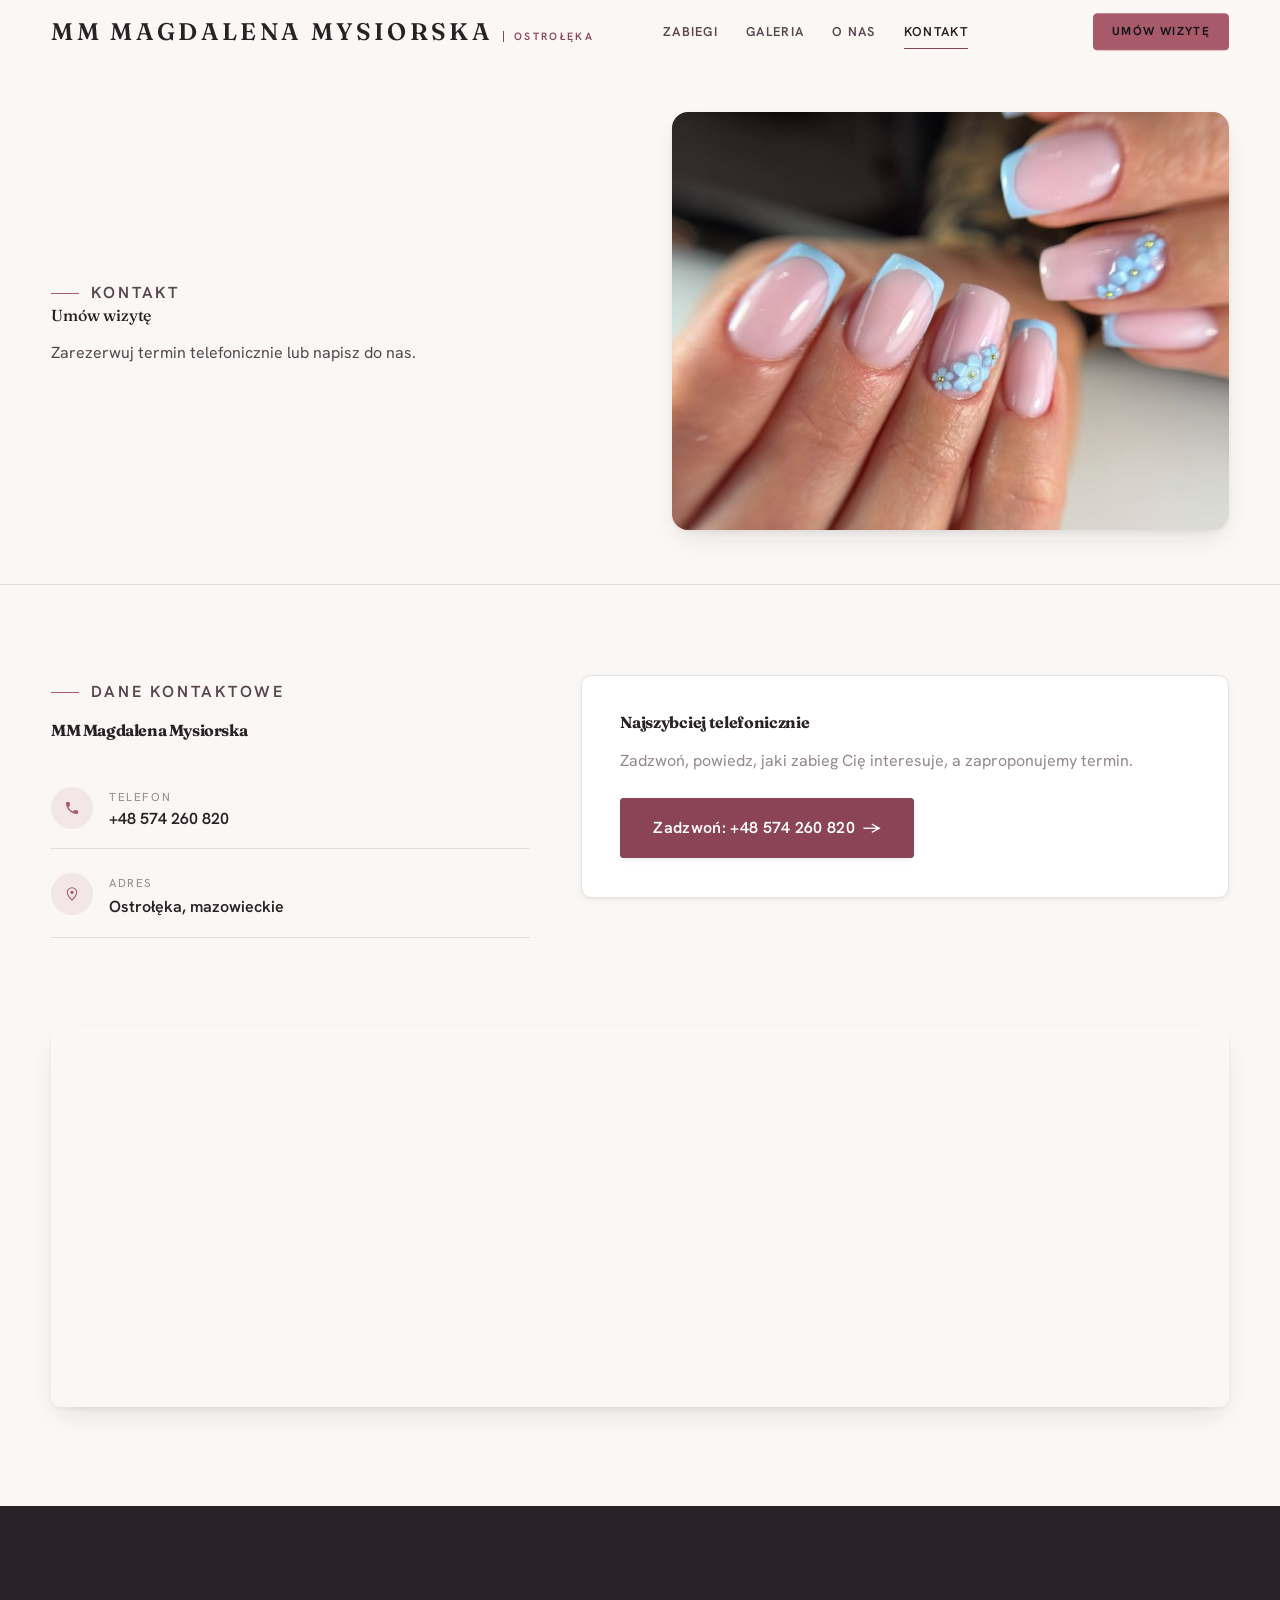
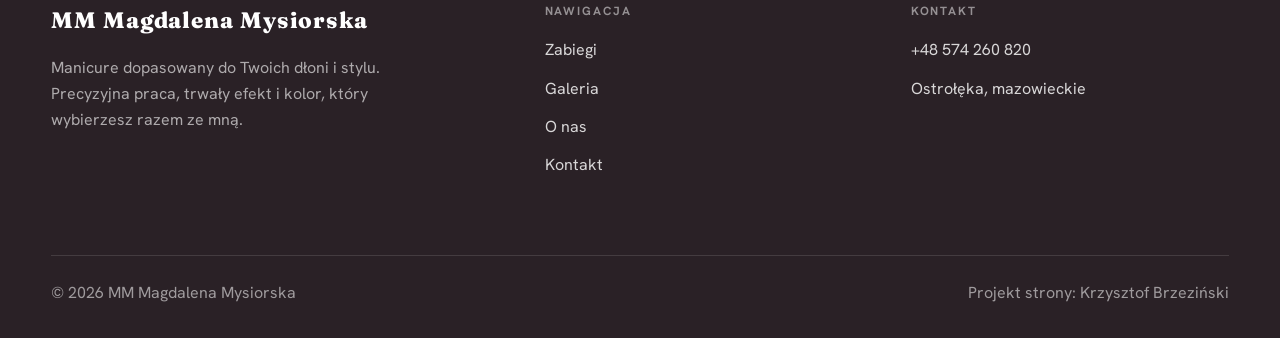
==== kontakt.html @ bb3fee9f "MM Magdalena Mysiorska - stylizacja paznokci + opalanie natryskowe, Ostrołęka (demo premium) Co-Auth" ====
<!DOCTYPE html>
<html lang="pl">
<head>
<meta charset="UTF-8">
<meta name="viewport" content="width=device-width, initial-scale=1.0">
<title>Kontakt - MM Magdalena Mysiorska</title>
<meta name="description" content="Kontakt MM Magdalena Mysiorska - Ostrołęka, mazowieckie">
<link rel="preconnect" href="https://fonts.googleapis.com">
<link rel="preconnect" href="https://fonts.gstatic.com" crossorigin>
<link href="https://fonts.googleapis.com/css2?family=Fraunces:wght@500;600;700&family=Hanken+Grotesk:wght@400;500;600&display=swap" rel="stylesheet">
<link rel="stylesheet" href="assets/styles.css">
</head>
<body>

<header class="nav">
  <div class="wrap nav-inner">
    <a class="brand" href="index.html"><span class="name">MM Magdalena Mysiorska</span><span class="sub">Ostrołęka</span></a>
    <nav class="nav-links">
      <a href="oferta.html">Zabiegi</a>
      <a href="realizacje.html">Galeria</a>
      <a href="o-nas.html">O nas</a>
      <a href="kontakt.html" class="active">Kontakt</a>
      <a href="kontakt.html" class="btn btn-accent">Umów wizytę</a>
    </nav>
    <button class="nav-toggle" aria-label="Menu"><span></span><span></span><span></span></button>
  </div>
</header>

<section class="pagehead pagehead-soft">
  <div class="wrap">
    <figure class="ph-fig reveal"><img src="img/g4.jpg" alt="MM Magdalena Mysiorska - Umów wizytę" loading="lazy"></figure>
    <div class="ph-copy reveal">
      <span class="eyebrow">Kontakt</span>
      <h1>Umów wizytę</h1>
      <p>Zarezerwuj termin telefonicznie lub napisz do nas.</p>
    </div>
  </div>
</section>
<section>
  <div class="wrap contact-grid">
    <div class="reveal">
      <span class="eyebrow">Dane kontaktowe</span>
      <h2 style="margin:var(--space-4) 0 var(--space-6)">MM Magdalena Mysiorska</h2>
      <div class="info-list">
        <div class="info-row"><div class="ic"><svg class="ico-tel" width="16" height="16" viewBox="0 0 24 24" fill="none" aria-hidden="true"><path d="M6.6 10.8a15.5 15.5 0 0 0 6.6 6.6l2.2-2.2a1 1 0 0 1 1-.24 11.4 11.4 0 0 0 3.6.58 1 1 0 0 1 1 1V20a1 1 0 0 1-1 1A17 17 0 0 1 3 4a1 1 0 0 1 1-1h3.5a1 1 0 0 1 1 1c0 1.25.2 2.46.58 3.6a1 1 0 0 1-.25 1l-2.23 2.2Z" fill="currentColor"/></svg></div><div><div class="lbl">Telefon</div><a class="val" href="tel:+48574260820">+48 574 260 820</a></div></div>
        <div class="info-row"><div class="ic"><svg class="ico-pin" width="16" height="16" viewBox="0 0 24 24" fill="none" aria-hidden="true"><path d="M12 21s7-6.1 7-11.5A7 7 0 0 0 5 9.5C5 14.9 12 21 12 21Z" stroke="currentColor" stroke-width="1.6" fill="none"/><circle cx="12" cy="9.5" r="2.4" fill="currentColor"/></svg></div><div><div class="lbl">Adres</div><div class="val">Ostrołęka, mazowieckie</div></div></div>
      </div>
    </div>
    <div class="reveal">
      <div class="form">
        <h3 style="margin-bottom:var(--space-4)">Najszybciej telefonicznie</h3>
        <p class="muted" style="margin-bottom:var(--space-5)">Zadzwoń, powiedz, jaki zabieg Cię interesuje, a zaproponujemy termin.</p>
        <a href="tel:+48574260820" class="btn btn-accent" style="justify-content:center">Zadzwoń: +48 574 260 820 <span class="arr">→</span></a>
      </div>
    </div>
  </div>
</section>
<section style="padding-top:0">
  <div class="wrap reveal">
    <iframe class="map" title="MM Magdalena Mysiorska - Ostrołęka" src="https://maps.google.com/maps?q=53.080533%2C21.57326&z=15&output=embed" loading="lazy" referrerpolicy="no-referrer-when-downgrade"></iframe>
  </div>
</section>

<footer>
  <div class="wrap">
    <div class="foot-grid">
      <div class="foot-brand">
        <div class="name">MM Magdalena Mysiorska</div>
        <p>Manicure dopasowany do Twoich dłoni i stylu. Precyzyjna praca, trwały efekt i kolor, który wybierzesz razem ze mną.</p>
      </div>
      <div class="foot-col">
        <h4>Nawigacja</h4>
        <a href="oferta.html">Zabiegi</a>
        <a href="realizacje.html">Galeria</a>
        <a href="o-nas.html">O nas</a>
        <a href="kontakt.html">Kontakt</a>
      </div>
      <div class="foot-col">
        <h4>Kontakt</h4>
        <a href="tel:+48574260820">+48 574 260 820</a>
        <p>Ostrołęka, mazowieckie</p>
      </div>
    </div>
    <div class="foot-bot">
      <span>© 2026 MM Magdalena Mysiorska</span>
      <span>Projekt strony: Krzysztof Brzeziński</span>
    </div>
  </div>
</footer>
<div class="sticky-reserve"><a class="sr-book" href="kontakt.html">Umów wizytę</a><a class="sr-call" href="tel:+48574260820" aria-label="Zadzwoń"><svg class="ico-tel" width="16" height="16" viewBox="0 0 24 24" fill="none" aria-hidden="true"><path d="M6.6 10.8a15.5 15.5 0 0 0 6.6 6.6l2.2-2.2a1 1 0 0 1 1-.24 11.4 11.4 0 0 0 3.6.58 1 1 0 0 1 1 1V20a1 1 0 0 1-1 1A17 17 0 0 1 3 4a1 1 0 0 1 1-1h3.5a1 1 0 0 1 1 1c0 1.25.2 2.46.58 3.6a1 1 0 0 1-.25 1l-2.23 2.2Z" fill="currentColor"/></svg></a></div>

<script src="assets/main.js"></script>
</body>
</html>
---- assets/styles.css ----
/* ============================================================
   STOLBASZ — premium, architektoniczny B2B fit-out
   Jasna paleta, zero brązu. System wg premium-web-craft.
   Projekt strony: Krzysztof Brzeziński
   ============================================================ */

:root{
  /* PALETA — jasna, architektoniczna, chłodna */
  --paper:#FBF7F4;          /* główne tło */
  --paper-2:#F1E7E4;        /* sekcje alternatywne (chłodny jasny szary) */
  --paper-3:#F1E7E4;        /* delikatne wypełnienia */
  --ink:#2A2126;            /* tekst główny — chłodny grafit */
  --ink-soft:#574550;       /* nagłówki drugorzędne */
  --muted:#94888C;          /* tekst poboczny */
  --line:rgba(42,33,38,.12);/* hairline */
  --accent:#A85A6B;         /* stonowany petrol-slate — jedyny akcent */
  --accent-d:#8A4456;
  --accent-soft:rgba(168,90,107,.10);
  --dark:#2A2126;           /* sekcje ciemne (stopka/CTA) */

  /* ODSTĘPY — skala 4/8 */
  --space-1:4px; --space-2:8px; --space-3:12px; --space-4:16px; --space-5:24px;
  --space-6:32px; --space-7:48px; --space-8:64px; --space-9:96px; --space-10:128px;

  /* TYPOGRAFIA — fluid clamp() */
  --text-sm:clamp(.82rem,.8rem+.1vw,.9rem);
  --text-base:clamp(1rem,.97rem+.15vw,1.1rem);
  --text-lg:clamp(1.12rem,1.05rem+.3vw,1.3rem);
  --text-h3:clamp(1.2rem,1.1rem+.5vw,1.5rem);
  --text-h2:clamp(1.9rem,1.5rem+1.9vw,2.8rem);
  --text-h1:clamp(2.6rem,1.9rem+3.6vw,4.6rem);

  /* PROMIENIE — architektoniczne, raczej ostre */
  --r-sm:3px; --r-md:6px; --r-lg:10px;

  /* RUCH */
  --ease:cubic-bezier(.25,.46,.45,.94); --dur:.24s;

  /* CIENIE — miękkie, warstwowe */
  --sh-sm:0 1px 2px rgba(16,24,32,.04), 0 2px 8px rgba(16,24,32,.05);
  --sh-md:0 2px 6px rgba(16,24,32,.05), 0 12px 28px -8px rgba(16,24,32,.12);
  --sh-lg:0 6px 14px rgba(16,24,32,.07), 0 26px 56px -18px rgba(16,24,32,.22);

  --hairline:1px solid var(--line);

  --font-display:'Fraunces',serif;
  --font-body:'Hanken Grotesk',sans-serif;
}

*{box-sizing:border-box;margin:0;padding:0}
html{scroll-behavior:smooth}
body{
  font-family:var(--font-body);
  font-size:var(--text-base);
  line-height:1.65;
  color:var(--ink);
  background:var(--paper);
  -webkit-font-smoothing:antialiased;
  text-rendering:optimizeLegibility;
}
img{max-width:100%;display:block}
a{color:inherit;text-decoration:none}

.wrap{width:min(92%,1180px);margin-inline:auto}
section{padding-block:clamp(52px,6.5vw,96px)}

h1,h2,h3{font-family:var(--font-display);font-weight:700;line-height:1.08;letter-spacing:-.02em;color:var(--ink)}
h1{font-size:var(--text-h1);letter-spacing:-.035em}
h2{font-size:var(--text-h2);letter-spacing:-.025em}
h3{font-size:var(--text-h3)}
p{max-width:65ch}

.eyebrow{
  font-family:var(--font-body);
  font-size:var(--text-sm);
  font-weight:600;
  letter-spacing:.18em;
  text-transform:uppercase;
  color:var(--accent);
  display:inline-flex;align-items:center;gap:var(--space-3);
}
.eyebrow::before{content:"";width:28px;height:1px;background:var(--accent);display:inline-block}

.muted{color:var(--muted)}
.lead{font-size:var(--text-lg);line-height:1.55;color:var(--ink-soft);max-width:50ch}

/* ---------- BUTTONS ---------- */
.btn{
  display:inline-flex;align-items:center;gap:var(--space-2);
  font-weight:600;font-size:var(--text-sm);letter-spacing:.02em;
  padding:var(--space-4) var(--space-6);
  border-radius:var(--r-sm);
  transition:transform var(--dur) var(--ease),box-shadow var(--dur) var(--ease),background var(--dur) var(--ease);
  cursor:pointer;border:1px solid transparent;
}
.btn-accent{background:var(--accent);color:#fff;box-shadow:var(--sh-sm)}
.btn-accent:hover{background:var(--accent-d);transform:translateY(-2px);box-shadow:var(--sh-md)}
.btn-accent:active{transform:translateY(0);box-shadow:var(--sh-sm)}
.btn-ghost{background:transparent;color:var(--ink);border-color:var(--line)}
.btn-ghost:hover{border-color:var(--accent);color:var(--accent);transform:translateY(-2px)}
.btn-light{background:#fff;color:var(--ink);box-shadow:var(--sh-sm)}
.btn-light:hover{transform:translateY(-2px);box-shadow:var(--sh-md)}
.btn .arr{transition:transform var(--dur) var(--ease)}
.btn:hover .arr{transform:translateX(4px)}

/* ---------- NAV ---------- */
.nav{
  position:sticky;top:0;z-index:50;
  background:color-mix(in srgb,var(--paper) 88%,transparent);
  backdrop-filter:saturate(140%) blur(10px);
  border-bottom:var(--hairline);
}
.nav-inner{display:flex;align-items:center;justify-content:space-between;height:72px}
.brand{display:flex;flex-direction:column;line-height:1}
.brand .name{font-family:var(--font-display);font-weight:800;font-size:1.35rem;letter-spacing:.04em}
.brand .sub{font-size:.62rem;letter-spacing:.34em;text-transform:uppercase;color:var(--muted);margin-top:5px}
.nav-links{display:flex;align-items:center;gap:var(--space-6)}
.nav-links a{font-size:var(--text-sm);font-weight:500;color:var(--ink-soft);position:relative;padding-block:4px;transition:color var(--dur) var(--ease)}
.nav-links a::after{content:"";position:absolute;left:0;bottom:0;width:0;height:1.5px;background:var(--accent);transition:width var(--dur) var(--ease)}
.nav-links a:hover,.nav-links a.active{color:var(--ink)}
.nav-links a:hover::after,.nav-links a.active::after{width:100%}
.nav-links .btn{padding:var(--space-2) var(--space-5)}
/* przyciski w nav: właściwy kolor (przebij .nav-links a) + bez podkreślenia */
.nav-links a.btn-accent{color:#fff}
.nav-links a.btn-ghost,.nav-links a.btn-light{color:var(--ink)}
.nav-links a.btn::after{display:none}
.nav-toggle{display:none;background:none;border:none;cursor:pointer;flex-direction:column;gap:5px;padding:8px}
.nav-toggle span{width:24px;height:2px;background:var(--ink);transition:var(--dur)}

/* ---------- HERO (split) ---------- */
.hero{position:relative;overflow:hidden;border-bottom:var(--hairline)}
.hero-grid{display:grid;grid-template-columns:1.05fr .95fr;gap:clamp(24px,4vw,60px);align-items:center;
  padding-block:clamp(36px,4.5vw,64px)}
.hero-copy .eyebrow{margin-bottom:var(--space-5)}
.hero-copy h1{margin-bottom:var(--space-5)}
.hero-copy .lead{margin-bottom:var(--space-7)}
.hero-actions{display:flex;flex-wrap:wrap;gap:var(--space-4)}
.hero-art{position:relative;aspect-ratio:4/3;border-radius:var(--r-lg);overflow:hidden;box-shadow:var(--sh-lg)}
.hero-art img{width:100%;height:100%;object-fit:cover}
.hero-art::after{content:"";position:absolute;inset:0;background:linear-gradient(180deg,transparent 55%,rgba(18,24,28,.28))}
.hero-badge{position:absolute;left:var(--space-5);bottom:var(--space-5);z-index:2;
  background:rgba(252,252,251,.94);backdrop-filter:blur(4px);
  border-radius:var(--r-md);padding:var(--space-4) var(--space-5);box-shadow:var(--sh-md);max-width:78%}
.hero-badge strong{display:block;font-family:var(--font-display);font-size:1rem;letter-spacing:-.01em}
.hero-badge span{font-size:var(--text-sm);color:var(--muted)}

/* ---------- HERO duży / kinowy (strona główna) ---------- */
.hero-cine{position:relative;min-height:clamp(560px,82vh,840px);min-height:clamp(560px,82svh,840px);display:flex;align-items:center;overflow:hidden;border-bottom:var(--hairline)}
.hero-cine>img{position:absolute;inset:0;width:100%;height:100%;object-fit:cover;z-index:0}
.hero-cine::after{content:"";position:absolute;inset:0;z-index:1;
  background:linear-gradient(95deg,rgba(13,18,23,.86) 0%,rgba(13,18,23,.64) 32%,rgba(13,18,23,.24) 62%,rgba(13,18,23,.04) 100%)}
.hero-cine .wrap{position:relative;z-index:2;padding-block:var(--space-8)}
.hero-cine .hero-copy{max-width:660px}
.hero-cine .eyebrow{color:#fff;margin-bottom:var(--space-5)}
.hero-cine .eyebrow::before{background:#fff}
.hero-cine h1{color:#fff;margin-bottom:var(--space-5);font-size:clamp(2.9rem,2rem+4.4vw,5.2rem)}
.hero-cine .lead{color:rgba(255,255,255,.92);max-width:48ch;margin-bottom:var(--space-7)}
.hero-cine .hero-actions{display:flex;flex-wrap:wrap;gap:var(--space-4)}
@media(max-width:680px){
  .hero-cine{min-height:clamp(520px,76vh,640px);min-height:clamp(520px,76svh,640px);align-items:flex-end}
  .hero-cine::after{background:linear-gradient(0deg,rgba(13,18,23,.9) 6%,rgba(13,18,23,.45) 55%,rgba(13,18,23,.25) 100%)}
  .hero-cine .wrap{padding-bottom:var(--space-9)}
}

/* full-bleed hero variant (podstrony) */
.pagehead{position:relative;min-height:46vh;min-height:46svh;display:flex;align-items:flex-end;overflow:hidden;border-bottom:var(--hairline)}
.pagehead img{position:absolute;inset:0;width:100%;height:100%;object-fit:cover}
.pagehead::after{content:"";position:absolute;inset:0;background:linear-gradient(180deg,rgba(18,24,28,.25),rgba(18,24,28,.62))}
.pagehead .wrap{position:relative;z-index:2;padding-block:var(--space-9);color:#fff}
.pagehead h1{color:#fff;max-width:18ch}
.pagehead .eyebrow{color:#fff}
.pagehead .eyebrow::before{background:#fff}
.pagehead p{color:rgba(255,255,255,.86);margin-top:var(--space-4);max-width:54ch}

/* ---------- STRIP (pasek skrótów / liczby) ---------- */
.strip{background:var(--dark);color:#fff}
.strip .wrap{display:grid;grid-template-columns:repeat(4,1fr);gap:var(--space-6);padding-block:var(--space-8)}
.strip .item .k{font-family:var(--font-display);font-size:clamp(1.6rem,1.2rem+1.4vw,2.4rem);font-weight:800;letter-spacing:-.02em;color:#fff}
.strip .item .v{font-size:var(--text-sm);color:rgba(255,255,255,.66);margin-top:var(--space-2);line-height:1.45}
.strip .item{border-left:2px solid var(--accent);padding-left:var(--space-5)}

/* ---------- SECTION HEAD ---------- */
.head{max-width:48rem;margin-bottom:var(--space-8)}
.head.center{margin-inline:auto;text-align:center}
.head .eyebrow{margin-bottom:var(--space-4)}
.head h2{margin-bottom:var(--space-4)}
.head p{color:var(--muted);font-size:var(--text-lg);line-height:1.55}
.head.center p{margin-inline:auto}

/* ---------- INTRO SPLIT ---------- */
.split{display:grid;grid-template-columns:.92fr 1.08fr;gap:clamp(28px,5vw,80px);align-items:center}
.split.rev{grid-template-columns:1.08fr .92fr}
.split.rev .split-art{order:-1}
.split-art{position:relative;aspect-ratio:5/4;border-radius:var(--r-lg);overflow:hidden;box-shadow:var(--sh-lg)}
.split-art img{width:100%;height:100%;object-fit:cover}
.split-copy h2{margin-bottom:var(--space-5)}
.split-copy p+p{margin-top:var(--space-4)}
.split-copy .btn{margin-top:var(--space-6)}

/* ---------- SERVICES (zakres) ---------- */
.svc-grid{display:grid;grid-template-columns:repeat(auto-fit,minmax(280px,1fr));gap:var(--space-5)}
.svc{background:#fff;border:var(--hairline);border-radius:var(--r-md);padding:var(--space-7) var(--space-6);
  transition:transform var(--dur) var(--ease),box-shadow var(--dur) var(--ease),border-color var(--dur) var(--ease);
  position:relative;overflow:hidden}
.svc::before{content:"";position:absolute;left:0;top:0;width:3px;height:0;background:var(--accent);transition:height var(--dur) var(--ease)}
.svc:hover{transform:translateY(-4px);box-shadow:var(--sh-md);border-color:transparent}
.svc:hover::before{height:100%}
.svc .ic{font-family:var(--font-display);font-size:.8rem;font-weight:700;letter-spacing:.12em;color:var(--accent);margin-bottom:var(--space-4)}
.svc h3{margin-bottom:var(--space-3);font-size:1.22rem}
.svc p{color:var(--muted);font-size:var(--text-base);line-height:1.6}

/* big detailed service rows */
.svc-row{display:grid;grid-template-columns:.8fr 1.2fr;gap:clamp(20px,4vw,60px);align-items:center;padding-block:var(--space-8)}
.svc-row+.svc-row{border-top:var(--hairline)}
.svc-row.rev{grid-template-columns:1.2fr .8fr}
.svc-row.rev .svc-row-art{order:-1}
.svc-row-art{aspect-ratio:4/3;border-radius:var(--r-md);overflow:hidden;box-shadow:var(--sh-md)}
.svc-row-art img{width:100%;height:100%;object-fit:cover}
.svc-row h3{font-size:1.5rem;margin-bottom:var(--space-4)}
.svc-row .num{font-family:var(--font-display);font-size:.85rem;font-weight:700;letter-spacing:.14em;color:var(--accent);display:block;margin-bottom:var(--space-3)}
.svc-row ul{list-style:none;margin-top:var(--space-4);display:flex;flex-direction:column;gap:var(--space-2)}
.svc-row li{position:relative;padding-left:var(--space-5);color:var(--muted);font-size:var(--text-base)}
.svc-row li::before{content:"";position:absolute;left:0;top:.62em;width:8px;height:1px;background:var(--accent)}

/* ---------- GALLERY (realizacje) ---------- */
.gallery{display:grid;grid-template-columns:repeat(12,1fr);gap:var(--space-4);grid-auto-rows:200px}
/* GALERIA MASONRY — pionowe zdjęcia (portrety beauty/wellness) bez przycinania: kolumny, height auto */
.gallery-masonry{column-count:3;column-gap:var(--space-4)}
@media(max-width:900px){.gallery-masonry{column-count:2}}
@media(max-width:560px){.gallery-masonry{column-count:1}}
.gallery-masonry .m-tile{break-inside:avoid;margin:0 0 var(--space-4);padding:0;position:relative;overflow:hidden;border-radius:var(--r-md);border:1px solid var(--line)}
.gallery-masonry .m-tile img{width:100%;height:auto;display:block}
.gallery-masonry .m-tile .cap{position:absolute;left:0;right:0;bottom:0;padding:var(--space-4);color:#fff;background:linear-gradient(0deg,rgba(0,0,0,.55),transparent);font-size:var(--text-sm)}
.gallery-masonry .m-tile .cap small{display:block;font-weight:400;opacity:.78;letter-spacing:.04em;text-transform:uppercase;font-size:.66rem;margin-top:3px}
.tile{position:relative;overflow:hidden;border-radius:var(--r-md);box-shadow:var(--sh-sm);
  transition:transform var(--dur) var(--ease),box-shadow var(--dur) var(--ease)}
.tile img{width:100%;height:100%;object-fit:cover;transition:transform .6s var(--ease)}
.tile:hover{box-shadow:var(--sh-md)}
.tile:hover img{transform:scale(1.05)}
.tile .cap{position:absolute;left:0;right:0;bottom:0;padding:var(--space-5) var(--space-4) var(--space-4);
  background:linear-gradient(transparent,rgba(18,24,28,.78));color:#fff;
  font-size:var(--text-sm);font-weight:600;letter-spacing:.01em;
  opacity:0;transform:translateY(8px);transition:var(--dur) var(--ease)}
.tile:hover .cap{opacity:1;transform:translateY(0)}
.tile .cap small{display:block;font-weight:400;opacity:.78;letter-spacing:.04em;text-transform:uppercase;font-size:.66rem;margin-top:3px}
/* bento spans */
.t-wide{grid-column:span 6}
.t-tall{grid-column:span 6;grid-row:span 2}
.t-std{grid-column:span 6}
.t-third{grid-column:span 4}
.t-two3{grid-column:span 8}

/* ---------- TRUST / WIARYGODNOŚĆ ---------- */
.trust{background:var(--paper-2)}
.trust-grid{display:grid;grid-template-columns:repeat(auto-fit,minmax(240px,1fr));gap:var(--space-5);margin-top:var(--space-7)}
.trust-card{background:#fff;border-radius:var(--r-md);padding:var(--space-7) var(--space-6);box-shadow:var(--sh-sm);border-top:3px solid var(--accent)}
.trust-card .big{font-family:var(--font-display);font-size:clamp(1.8rem,1.3rem+1.6vw,2.6rem);font-weight:800;letter-spacing:-.02em;color:var(--ink);line-height:1}
.trust-card h3{font-size:1.12rem;margin:var(--space-3) 0 var(--space-2)}
.trust-card p{color:var(--muted);font-size:var(--text-base);line-height:1.55}

/* ---------- CTA band ---------- */
.cta{background:var(--dark);color:#fff;position:relative;overflow:hidden}
.cta .wrap{display:grid;grid-template-columns:1.4fr .6fr;gap:var(--space-7);align-items:center;position:relative;z-index:2}
.cta h2{color:#fff;max-width:20ch}
.cta p{color:rgba(255,255,255,.74);margin-top:var(--space-4)}
.cta-actions{display:flex;flex-direction:column;gap:var(--space-3);align-items:flex-start}
.cta::before{content:"";position:absolute;right:-80px;top:-80px;width:360px;height:360px;border-radius:50%;
  background:radial-gradient(circle,var(--accent-soft),transparent 70%)}

/* ---------- CONTACT ---------- */
.contact-grid{display:grid;grid-template-columns:.85fr 1.15fr;gap:clamp(28px,4vw,56px);align-items:start}
.info-list{display:flex;flex-direction:column;gap:var(--space-2)}
.info-row{display:flex;gap:var(--space-4);align-items:flex-start;padding-block:var(--space-4);border-bottom:var(--hairline)}
.info-row .ic{flex:none;width:42px;height:42px;display:grid;place-items:center;border-radius:50%;
  background:var(--accent-soft);color:var(--accent);font-size:1.05rem}
.info-row .lbl{font-size:.72rem;letter-spacing:.14em;text-transform:uppercase;color:var(--muted)}
.info-row .val{font-weight:600;font-size:var(--text-base);margin-top:2px}
.info-row a.val:hover{color:var(--accent)}
.map{border:none;border-radius:var(--r-lg);box-shadow:var(--sh-md);width:100%;height:100%;min-height:380px;filter:grayscale(.2) contrast(1.02)}
.form{background:#fff;border:var(--hairline);border-radius:var(--r-lg);padding:clamp(24px,3vw,40px);box-shadow:var(--sh-sm)}
.form .fld{margin-bottom:var(--space-5)}
.form label{display:block;font-size:var(--text-sm);font-weight:600;margin-bottom:var(--space-2)}
.form input,.form textarea{width:100%;font-family:inherit;font-size:var(--text-base);color:var(--ink);
  padding:var(--space-4);border:var(--hairline);border-radius:var(--r-sm);background:var(--paper);transition:border-color var(--dur)}
.form input:focus,.form textarea:focus{outline:none;border-color:var(--accent);background:#fff}
.form textarea{resize:vertical;min-height:120px}
.form .note{font-size:var(--text-sm);color:var(--muted);margin-top:var(--space-3)}

/* ---------- FOOTER ---------- */
footer{background:var(--dark);color:#fff;padding-block:var(--space-9) var(--space-6)}
.foot-grid{display:grid;grid-template-columns:1.4fr 1fr 1fr;gap:var(--space-7);margin-bottom:var(--space-8)}
.foot-brand .name{font-family:var(--font-display);font-weight:800;font-size:1.4rem;letter-spacing:.04em}
.foot-brand p{color:rgba(255,255,255,.62);margin-top:var(--space-4);font-size:var(--text-base);max-width:38ch}
.foot-col h4{font-size:.74rem;letter-spacing:.16em;text-transform:uppercase;color:rgba(255,255,255,.5);margin-bottom:var(--space-4)}
.foot-col a,.foot-col p{display:block;color:rgba(255,255,255,.82);font-size:var(--text-base);margin-bottom:var(--space-3)}
.foot-col a:hover{color:#fff}
.foot-bot{border-top:1px solid rgba(255,255,255,.12);padding-top:var(--space-5);display:flex;justify-content:space-between;flex-wrap:wrap;gap:var(--space-3);
  font-size:var(--text-sm);color:rgba(255,255,255,.55)}
.foot-bot a:hover{color:#fff}

/* ---------- REVEAL ---------- */
.reveal{opacity:0;transform:translateY(22px);transition:opacity .6s var(--ease),transform .6s var(--ease)}
.reveal.in{opacity:1;transform:none}

/* ---------- RESPONSIVE ---------- */
@media(max-width:920px){
  .hero-grid,.split,.split.rev,.svc-row,.svc-row.rev,.cta .wrap,.contact-grid,.foot-grid{grid-template-columns:1fr}
  .split.rev .split-art,.svc-row.rev .svc-row-art{order:0}
  .hero-art{aspect-ratio:16/10;max-height:420px}
  .strip .wrap{grid-template-columns:repeat(2,1fr);gap:var(--space-7)}
  .gallery{grid-auto-rows:180px}
  .t-wide,.t-tall,.t-std,.t-third,.t-two3{grid-column:span 6}
  .t-tall{grid-row:span 1}
  .cta-actions{flex-direction:row;flex-wrap:wrap}
  .foot-grid{gap:var(--space-6)}
}
@media(max-width:680px){
  .nav-links{position:fixed;inset:72px 0 auto 0;background:var(--paper);flex-direction:column;align-items:stretch;
    gap:0;padding:var(--space-4) 6%;border-bottom:var(--hairline);box-shadow:var(--sh-md);
    transform:translateY(-120%);transition:transform var(--dur) var(--ease)}
  .nav-links.open{transform:translateY(0)}
  .nav-links a{padding-block:var(--space-4);border-bottom:var(--hairline)}
  .nav-links .btn{margin-top:var(--space-3);justify-content:center}
  .nav-toggle{display:flex}
  .strip .wrap{grid-template-columns:1fr}
  .gallery{grid-template-columns:repeat(6,1fr)}
  .foot-grid{grid-template-columns:1fr}
}
@media(prefers-reduced-motion:reduce){
  *{animation-duration:.01ms!important;transition:none!important}
  .reveal{opacity:1!important;transform:none!important}
  html{scroll-behavior:auto}
}

/* ============================================================
   PREMIUM LAYER — destylat deep-researchu branż (anty-AI, spokój).
   Zmienne STOLBASZ (--accent/--ink/--paper/--line/--dark). Ruch ledwo
   zauważalny, krzywa cubic-bezier(.16,.84,.44,1); prefers-reduced-motion
   pokryte blanketem wyżej. Karty hairline zamiast cieni = #1 sygnał „nie-AI".
   ============================================================ */

/* więcej oddechu między sekcjami (liderzy: 110-130px) */
section{padding-block:clamp(64px,8vw,128px)}

/* 1) Aksamitny reveal — dłuższa, miękka krzywa zamiast „skoku" */
.reveal{transition:opacity .9s cubic-bezier(.16,.84,.44,1),transform .9s cubic-bezier(.16,.84,.44,1);will-change:opacity,transform}
/* stagger TYLKO w galerii (tam pozycja = porządek dzieci) */
.gallery .reveal:nth-child(2){transition-delay:.07s}
.gallery .reveal:nth-child(3){transition-delay:.14s}
.gallery .reveal:nth-child(4){transition-delay:.21s}
.gallery .reveal:nth-child(5){transition-delay:.28s}
.gallery .reveal:nth-child(6){transition-delay:.35s}

/* 2) Hero STATYCZNY na .hero-cine — Ken Burns CAŁKIEM WYŁĄCZONY 26.06 (3. zgłoszenie Szymona).
   GENEZA: animowanie scale na <img> hero z teksturami (cegły/framugi) re-samplinguje obraz
   klatka po klatce → na części ekranów drobne drganie/shimmer = „heroshot się trzęsie".
   translateY usunięto wcześniej, scale-only + will-change/GPU NIE wystarczyły do GWARANCJI gładkości.
   Krzysztof zażądał pewności („make sure, że błąd się nie pojawi") > efekt. Zero animacji = 0% drgania.
   Delikatny zoom zostaje TYLKO w pełnoekranowych hero gastro/studio (hg-bg/hs-bg — tło, inny
   mechanizm, chwalone, nigdy nie zgłaszane). NIE wracać do KB na .hero-cine bez realnego testu
   na sprzęcie klienta — to ryzyko regresji „trzęsienia”. */
/* BEZPIECZNY "wow" na hero = jednorazowy FADE-IN (opacity), nie zoom.
   opacity nie dotyka bitmapy → gładkie na KAŻDYM zdjęciu/ekranie/GPU, zero ryzyka migotania.
   Geometryczny ruch (scale/translate) na .hero-cine jest ZAKAZANY (bramka pilnuje). */
@keyframes heroFade{from{opacity:0}to{opacity:1}}
.hero-cine>img{transform:none;animation:heroFade 1.1s ease-out both}

/* 3) Akcentowy hairline pod nagłówkiem sekcji, który „rysuje się" przy wejściu */
.head h2{position:relative;padding-bottom:18px}
.head h2::after{content:"";position:absolute;left:0;bottom:0;height:1px;width:0;background:var(--accent);transition:width 1s cubic-bezier(.16,.84,.44,1) .15s}
.head.center h2::after{left:50%;transform:translateX(-50%)}
.head.reveal.in h2::after,.head.center.reveal.in h2::after{width:54px}

/* 4) Karty HAIRLINE zamiast cieni/zaokrągleń (najmocniejszy anty-AI detal) */
.svc{background:transparent;border:1px solid var(--line);border-radius:var(--r-sm);box-shadow:none}
.svc:hover{box-shadow:none;border-color:var(--accent);transform:translateY(-3px)}
.trust-card{background:transparent;box-shadow:none;border:1px solid var(--line);border-top:2px solid var(--accent);border-radius:var(--r-sm)}
.tile{box-shadow:none;border-radius:var(--r-sm)}
.tile:hover{box-shadow:none}

/* 5) Sticky-nav kondensuje się po przewinięciu (sygnał dopracowania) */
.nav{transition:box-shadow .4s ease,background .4s ease}
.nav.is-stuck{box-shadow:0 1px 0 var(--line),0 14px 30px -24px rgba(0,0,0,.45)}
.nav-inner{transition:height .35s var(--ease)}
.nav.is-stuck .nav-inner{height:60px}

/* 6) MANIFESTO — pełnoekranowy cytat-bohater (zastępuje generyczne „Dlaczego my") */
.manifesto{background:var(--paper-2);text-align:center}
.manifesto .wrap{max-width:60rem}
.manifesto p{font-family:var(--font-display);font-style:italic;font-size:clamp(1.6rem,1rem+2.4vw,2.8rem);line-height:1.32;color:var(--ink-soft);margin-inline:auto;max-width:26ch;position:relative;padding-top:var(--space-8)}
.manifesto p::before{content:"";position:absolute;top:0;left:50%;transform:translateX(-50%);width:54px;height:1px;background:var(--accent)}
.manifesto p span{color:var(--accent);font-style:italic}

/* 7) GATEWAYS — 3 duże bramy-zdjęcia (zamiast paska menu usług) */
.gateways{display:grid;grid-template-columns:repeat(3,1fr);gap:var(--space-4)}
.gateway{position:relative;aspect-ratio:3/4;overflow:hidden;border-radius:var(--r-sm);display:block}
.gateway img{width:100%;height:100%;object-fit:cover;transition:transform .8s var(--ease),filter .5s var(--ease)}
.gateway::after{content:"";position:absolute;inset:0;background:linear-gradient(180deg,transparent 38%,rgba(18,24,28,.74))}
.gateway:hover img{transform:scale(1.05);filter:brightness(1.05)}
.gateway .g-ttl{position:absolute;left:0;right:0;bottom:0;z-index:2;padding:var(--space-6) var(--space-5);color:#fff;font-family:var(--font-display);font-size:1.45rem;letter-spacing:-.01em;line-height:1.15}
.gateway .g-ttl small{display:block;font-family:var(--font-body);font-size:var(--text-sm);font-weight:400;opacity:.82;letter-spacing:.03em;margin-top:5px}
@media(max-width:760px){.gateways{grid-template-columns:1fr}.gateway{aspect-ratio:16/10}}

/* 8) LOGO klienta w nagłówku (gdy podane --logo) */
/* 52px domyślnie (feedback Bartka 06.07.2026: 40px ginęło, uwaga padła 3x; ~56px sprawdzone na żywym demie anna-borowiec-makeup) */
.brand-logo{height:52px;width:auto;max-width:240px;object-fit:contain;display:block}
.nav.is-stuck .brand-logo{height:44px}
@media(max-width:680px){.brand-logo{height:40px}}

/* === rodzina: wellness === */
/* ============================================================
   RODZINA: WELLNESS (beauty / spa / head spa / masaż / kosmetologia)
   Doklejane NA WIERZCH base.css. Skin beauty (Fraunces + śliwka) lub spa (Marcellus + złoto).
   Filozofia: ATMOSFERA + ZADBANIE O SIEBIE + "Umów wizytę". Miękko, zmysłowo, spokojnie.
   Tokeny TYLKO istniejące. Ceny/zabiegi/specjaliści/before-after tylko realne.
   ============================================================ */

/* --- Miększe, eleganckie karty --- */
.svc,.trust-card,.tile,.gateway,.split-art,.svc-row-art{border-radius:var(--r-lg)}

/* --- CENNIK / ZABIEGI (kategorie; ceny tylko gdy realne) - reuzyte z gastro --- */
.menu-sec{background:var(--paper-2)}
.menu-cats{display:grid;grid-template-columns:repeat(2,1fr);gap:var(--space-7) var(--space-8);max-width:62rem;margin:0 auto}
.menu-cat{border-top:1px solid var(--accent);padding-top:var(--space-4)}
.menu-cat h3{font-family:var(--font-display);font-size:1.35rem;letter-spacing:.01em;margin-bottom:var(--space-3)}
.menu-cat p{color:var(--muted);font-size:var(--text-base);line-height:1.65}
.menu-note{text-align:center;color:var(--muted);font-size:var(--text-sm);margin-top:var(--space-8);max-width:52ch;margin-inline:auto}
@media(max-width:760px){.menu-cats{grid-template-columns:1fr;gap:var(--space-6)}}

/* --- ZESPÓŁ / SPECJALISTKI (renderowane TYLKO z realnych danych) - reuzyte z kliniki --- */
.zespol-grid{display:grid;grid-template-columns:repeat(auto-fit,minmax(15rem,1fr));gap:var(--space-6)}
.doc{margin:0;background:var(--paper);border:1px solid var(--line);border-radius:var(--r-lg);overflow:hidden;
  transition:transform .3s var(--ease),box-shadow .3s var(--ease)}
.doc:hover{transform:translateY(-5px);box-shadow:var(--sh-md)}
.doc-photo{aspect-ratio:4/5;overflow:hidden;background:var(--paper-2)}
.doc-photo img{width:100%;height:100%;object-fit:cover;transition:transform .6s var(--ease)}
.doc:hover .doc-photo img{transform:scale(1.04)}
.doc figcaption{padding:var(--space-5)}
.doc-role{display:inline-block;font-size:.72rem;font-weight:700;letter-spacing:.14em;text-transform:uppercase;
  color:var(--accent);margin-bottom:var(--space-2)}
.doc-name{font-family:var(--font-display);font-size:1.15rem;margin-bottom:var(--space-2);line-height:1.2}
.doc-bio{color:var(--muted);font-size:var(--text-sm);line-height:1.55}

/* --- STICKY "Umów wizytę" (mobile) --- */
.sticky-reserve{display:none}
@media(max-width:820px){
  .sticky-reserve{display:flex;position:fixed;left:0;right:0;bottom:0;z-index:90;
    background:var(--line);box-shadow:0 -6px 20px -10px rgba(0,0,0,.4)}
  .sticky-reserve a{padding:15px 8px;text-align:center;font-weight:700;font-size:.95rem;letter-spacing:.01em}
  .sr-book{flex:1;background:var(--accent);color:#fff}
  .sr-call{width:60px;background:var(--paper);color:var(--ink);font-size:1.15rem;border-left:1px solid var(--line)}
  body{padding-bottom:56px}
}

/* ============================================================
   FAZA 3 - OSOBNY UKŁAD WELLNESS (research wf_840d7930 + krytyka z policzonym WCAG). Doklejane na wierzch.
   Tożsamość: SPOKÓJ / ODDECH / ZMYSŁOWOŚĆ - jasno, miękko, editorialowo. Przeciwieństwo techniki DOM i dramatu AUTO.
   ============================================================ */

/* --- P0 KONTRAST (krytyka policzyła WCAG na skórkach): naprawy, bo predeploy NIE testuje kontrastu --- */
/* CTA na akcencie: spa złoto #B0894B + biel = 3.22 FAIL -> tło accent-d (ciemniejsze) = PASS */
.btn-accent{background:var(--accent-d);border-color:var(--accent-d);color:#fff}
.btn-accent:hover{background:var(--accent);border-color:var(--accent);color:#fff}
.sticky-reserve .sr-book{background:var(--accent-d);color:#fff}
/* eyebrow TEKST = ink-soft (akcent jako tekst na cream pada 2.5-2.9); kreska ::before zostaje akcentowa (dekoracja) */
.eyebrow{color:var(--ink-soft)}
.eyebrow::before{background:var(--accent)}
/* opisy mutedem na paper-2 padają (2.8-2.9) -> ink-soft */
.menu-cat p,.menu-note,.doc-bio,.cn-desc,.ryt-copy p{color:var(--ink-soft)}

/* --- Miękkie krzywizny: cap 16px (nie 22 = "karta z apki"); delikatny hover (bez ostrego lift) --- */
.svc,.trust-card,.tile,.gateway,.split-art,.svc-row-art,.doc,.hs-fig,.ph-fig{border-radius:16px}
.doc:hover{transform:translateY(-3px);box-shadow:var(--sh-sm)}
section{padding-block:clamp(74px,10vh,124px)}   /* nieco więcej oddechu niż reszta rodzin */

/* (NAV usunięty - generuje go silnik multipage.py: _nav_css + sekcja "NAV NOBU (silnik): wellness") */

/* === HERO WELLNESS: editorial SPLIT na bieli, zdjęcie OPRAWIONE (offset passe-partout), STATYCZNE (bez Ken Burns) === */
.hero-spa{position:relative;background:var(--paper);padding-top:clamp(6.5rem,12vh,9rem);padding-bottom:clamp(3rem,8vh,6rem)}
.hero-spa .wrap{display:grid;grid-template-columns:1.05fr 1fr;gap:clamp(2rem,5vw,5rem);align-items:center}
.hs-copy{max-width:46ch}
.hs-claim{font-family:var(--font-display);font-weight:500;line-height:1.06;letter-spacing:-.005em;
  font-size:clamp(2.3rem,1.7rem+3vw,3.9rem);color:var(--ink);margin:var(--space-4) 0 var(--space-5)}
.hs-lead{color:var(--ink-soft);font-size:var(--text-lg);line-height:1.6;max-width:44ch;margin-bottom:var(--space-7)}
.hs-cta{border-radius:999px}
.hs-rating{margin-top:var(--space-5);color:var(--ink-soft);font-weight:600;letter-spacing:.01em;font-size:var(--text-sm)}
.hs-fig{position:relative;aspect-ratio:4/5;border-radius:16px;overflow:hidden;box-shadow:var(--sh-lg);isolation:isolate}
.hs-fig img{width:100%;height:100%;object-fit:cover;display:block}   /* hero = EAGER (bez lazy), STATYCZNE - bez animacji scale */
.hs-fig::after{content:"";position:absolute;inset:0;border:1px solid rgba(255,255,255,.5);border-radius:16px;pointer-events:none} /* delikatne passe-partout wewnątrz */
.hero-spa::before{content:"";position:absolute;right:clamp(1rem,4vw,3rem);top:clamp(5.5rem,11vh,8rem);bottom:clamp(2.5rem,7vh,5rem);
  width:min(38%,30rem);border:1px solid color-mix(in srgb,var(--accent) 40%,transparent);border-radius:16px;transform:translate(14px,14px);z-index:0;pointer-events:none} /* offsetowa ramka „matted print" za zdjęciem - sygnatura, nie zwykły split */
.hero-spa .wrap{position:relative;z-index:1}
@media(max-width:860px){
  .hero-spa .wrap{grid-template-columns:1fr;gap:var(--space-7)}
  .hs-fig{aspect-ratio:5/4;order:-1}
  .hero-spa::before{display:none}                /* offset-ramka tylko desktop (anty horizontal-scroll na mobile) */
}

/* === RYTUAŁ: naprzemienne editorialowe wiersze (zdjęcie + duży serif-numerał), hairline między - WŁASNY układ === */
.ryt-list{margin-top:var(--space-8);display:flex;flex-direction:column}
.ryt-row{display:grid;grid-template-columns:1fr 1fr;gap:clamp(1.6rem,4vw,4rem);align-items:center;
  padding-block:clamp(2rem,4vh,3.2rem);border-top:1px solid var(--line)}
.ryt-row:last-child{border-bottom:1px solid var(--line)}
.ryt-row:nth-child(even) .ryt-fig{order:2}        /* naprzemienność: zdjęcie raz lewo raz prawo */
.ryt-fig{margin:0;aspect-ratio:5/4;border-radius:16px;overflow:hidden;background:var(--paper-2)}
.ryt-fig img{width:100%;height:100%;object-fit:cover}
.ryt-no{display:block;font-family:var(--font-display);font-weight:500;font-size:clamp(2.4rem,4vw,3.6rem);
  line-height:1;color:var(--accent);opacity:.55;margin-bottom:var(--space-3)}
.ryt-copy h3{font-family:var(--font-display);font-weight:500;font-size:clamp(1.4rem,2.4vw,1.9rem);letter-spacing:-.01em;margin-bottom:var(--space-3)}
.ryt-copy p{font-size:var(--text-base);line-height:1.65;max-width:42ch}
@media(max-width:760px){.ryt-row{grid-template-columns:1fr;gap:var(--space-5)}.ryt-row .ryt-fig{order:-1!important}}

/* === CENNIK WELLNESS: editorialowa LISTA zabiegów (wiersze hairline), NIE siatka gastro === */
.cennik{max-width:60rem;margin:var(--space-8) auto 0;display:flex;flex-direction:column}
.cennik-row{display:grid;grid-template-columns:minmax(12rem,1fr) 1.6fr;gap:clamp(1rem,3vw,3rem);
  padding-block:var(--space-5);border-top:1px solid var(--line);align-items:baseline}
.cennik-row:last-child{border-bottom:1px solid var(--line)}
.cn-name h3{font-family:var(--font-display);font-weight:500;font-size:1.3rem;letter-spacing:-.005em;line-height:1.2}
.cn-desc{color:var(--ink-soft);font-size:var(--text-base);line-height:1.6}
@media(max-width:680px){.cennik-row{grid-template-columns:1fr;gap:var(--space-2)}}

/* === PAGEHEAD JASNY (wellness): cream + ink + zdjęcie oprawione (reset ciemnego base .pagehead) === */
.pagehead-soft{min-height:0;overflow:visible;background:var(--paper);border-bottom:1px solid var(--line);
  padding-top:clamp(7rem,12vh,9.5rem);padding-bottom:clamp(2.5rem,6vh,4.5rem);display:block}
.pagehead-soft::after{display:none}
.pagehead-soft .wrap{position:relative;z-index:1;display:grid;grid-template-columns:1fr 1fr;gap:clamp(2rem,5vw,4.5rem);
  align-items:center;color:var(--ink);padding-block:0}
.pagehead-soft h1{color:var(--ink);font-family:var(--font-display);font-weight:500;letter-spacing:-.01em;max-width:16ch}
.pagehead-soft .eyebrow{color:var(--ink-soft)}
.pagehead-soft .eyebrow::before{background:var(--accent)}
.pagehead-soft p{color:var(--ink-soft);margin-top:var(--space-4);max-width:46ch}
.pagehead-soft .ph-fig{margin:0;aspect-ratio:4/3;border-radius:16px;overflow:hidden;box-shadow:var(--sh-md)}
.pagehead-soft .ph-fig img{width:100%;height:100%;object-fit:cover}
.pagehead-soft .ph-copy{order:-1}   /* figure PIERWSZE w DOM (blur-guard) -> copy wizualnie z lewej przez order */
@media(max-width:860px){.pagehead-soft .wrap{grid-template-columns:1fr}.pagehead-soft .ph-copy{order:0}.pagehead-soft .ph-fig{aspect-ratio:16/10}}

/* === VOUCHER: miękki blush-band (JEDEN akcentowy band na stronie, nie co druga sekcja) === */
.voucher{background:color-mix(in srgb,var(--accent) 9%,var(--paper));text-align:center}
.voucher h2{font-family:var(--font-display);font-weight:500}
.voucher .wrap{max-width:52rem}

/* === RYTM TŁA: cennik wraca na cream (nie paper-2), żeby blush-voucher był jedynym akcentem === */
.menu-sec{background:var(--paper)}

/* === NAV NOBU (silnik): wellness === */
.nav{position:fixed;left:0;right:0;backdrop-filter:none;border-bottom:1px solid transparent;z-index:100;transition:transform .35s var(--ease),background .35s ease,box-shadow .35s ease}
.nav.nav-hidden{transform:translateY(-100%)}
.nav.is-stuck{background:transparent;box-shadow:none;border-bottom-color:transparent}
.nav.is-stuck .nav-inner{height:64px}
.nav .brand{flex-direction:row;align-items:baseline;gap:.6rem;line-height:1}
.nav .brand .name{font-family:var(--font-display);font-weight:600;font-size:1.5rem;text-transform:uppercase;letter-spacing:.14em}
.nav .brand .sub{margin-top:0;padding-left:.65rem;border-left:1px solid currentColor;font-size:.66rem;font-weight:600;letter-spacing:.22em;text-transform:uppercase}
.nav .nav-links a{font-size:.8rem;font-weight:600;text-transform:uppercase;letter-spacing:.1em;padding-block:6px}
.nav .nav-links a::after{height:1px}
.nav .nav-links a.btn-accent{font-size:.73rem;font-weight:700;text-transform:uppercase;letter-spacing:.12em;padding:.5rem 1.1rem;border-radius:4px;box-shadow:none}
.nav .nav-links a.btn-accent:hover{transform:none;box-shadow:none}
.nav .nav-links a.btn-accent{background:var(--accent);border:1px solid var(--accent);color:#14171c}
.nav .nav-links a.btn-accent:hover{background:var(--accent);border-color:var(--accent);color:#14171c;filter:brightness(1.07)}
.nav{background:color-mix(in srgb,var(--paper) 82%,transparent);backdrop-filter:saturate(140%) blur(10px)}
.nav .brand .name{color:var(--ink)}
.nav .brand .sub{color:var(--accent-d)}
.nav .nav-links a:not(.btn-accent){color:var(--ink-soft)}
.nav .nav-links a:not(.btn-accent):hover,.nav .nav-links a.active:not(.btn-accent){color:var(--ink)}
.nav .nav-links a:not(.btn-accent)::after{background:var(--accent-d)}
.nav .nav-toggle span{background:var(--ink)}
.nav.nav-solid{background:color-mix(in srgb,var(--paper) 96%,transparent);border-bottom:var(--hairline);box-shadow:0 10px 30px -24px rgba(0,0,0,.25)}
.nav.nav-hidden{box-shadow:none}
@media(min-width:681px){
.nav .nav-inner{position:relative;height:64px}
.nav .nav-links{flex:1;justify-content:center;gap:clamp(1rem,2.2vw,1.9rem);padding-right:12rem}
.nav .nav-links a.btn-accent{position:absolute;right:0;top:50%;transform:translateY(-50%);margin:0}
}
@media(max-width:680px){
.nav .nav-links:not(.open){transform:translateY(-160%);visibility:hidden}
.nav .nav-links.open{visibility:visible}
.nav .brand .name{font-size:1.12rem;letter-spacing:.1em}
.nav .brand .sub{display:none}
.nav .brand{min-width:0;overflow:hidden}
}

/* === focal-point zdjęć (smartcrop) — cover nie utnie twarzy/obiektu === */
img[src$="/hero.jpg"]{object-position:38% 50%}
[style*="hero.jpg"]{background-position:38% 50%}
img[src$="/about.jpg"]{object-position:50% 59%}
[style*="about.jpg"]{background-position:50% 59%}
img[src$="/g3.jpg"]{object-position:50% 59%}
[style*="g3.jpg"]{background-position:50% 59%}
img[src$="/g5.jpg"]{object-position:50% 59%}
[style*="g5.jpg"]{background-position:50% 59%}
img[src$="/g6.jpg"]{object-position:52% 61%}
[style*="g6.jpg"]{background-position:52% 61%}
img[src$="/g8.jpg"]{object-position:50% 59%}
[style*="g8.jpg"]{background-position:50% 59%}
img[src$="/g10.jpg"]{object-position:29% 52%}
[style*="g10.jpg"]{background-position:29% 52%}
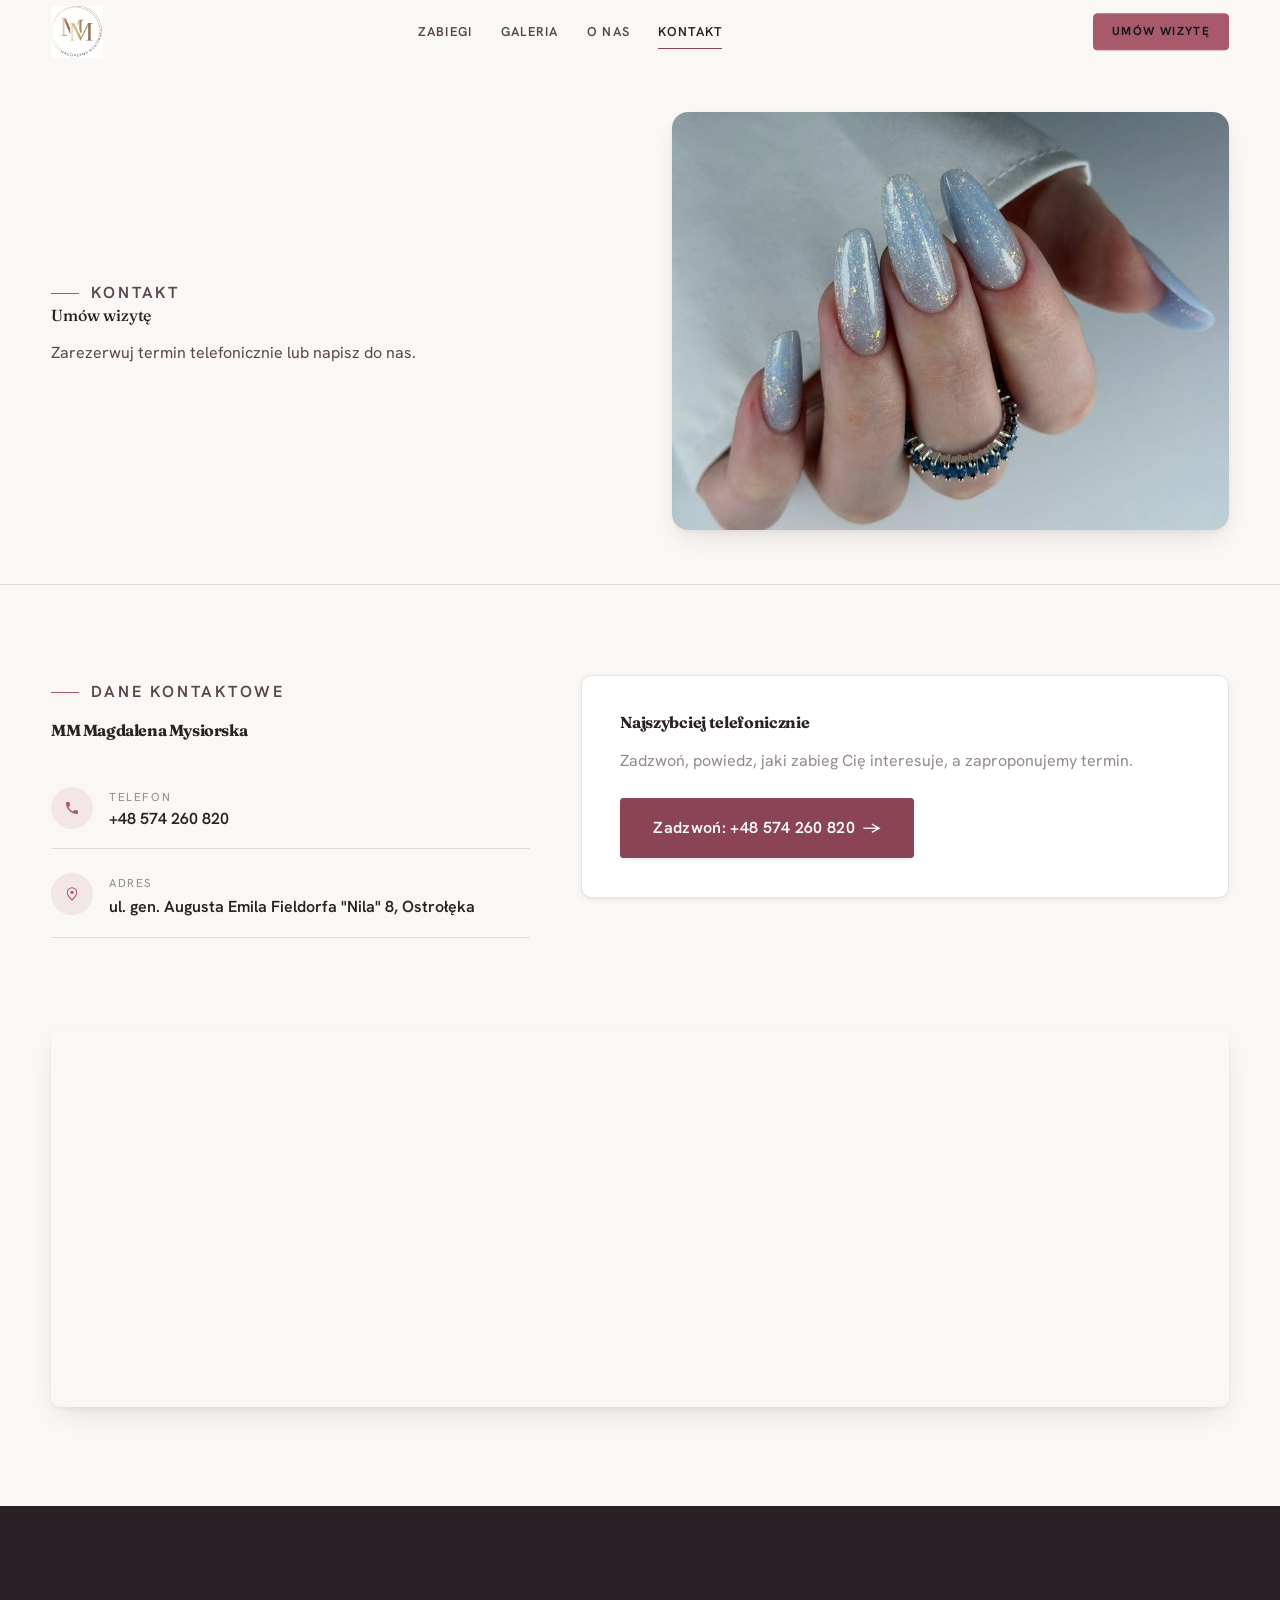
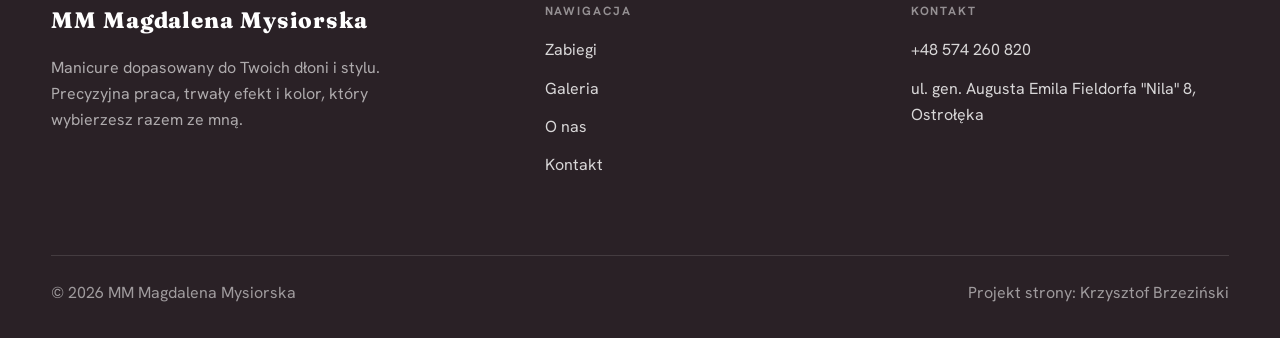
==== commit a75e3496: "MM Magdalena Mysiorska - realny hero (french z IG) + realne logo (monogram) + adres, editorial Co-Au" ====
--- a/kontakt.html
+++ b/kontakt.html
@@ -4,7 +4,7 @@
 <meta charset="UTF-8">
 <meta name="viewport" content="width=device-width, initial-scale=1.0">
 <title>Kontakt - MM Magdalena Mysiorska</title>
-<meta name="description" content="Kontakt MM Magdalena Mysiorska - Ostrołęka, mazowieckie">
+<meta name="description" content="Kontakt MM Magdalena Mysiorska - ul. gen. Augusta Emila Fieldorfa &quot;Nila&quot; 8, Ostrołęka">
 <link rel="preconnect" href="https://fonts.googleapis.com">
 <link rel="preconnect" href="https://fonts.gstatic.com" crossorigin>
 <link href="https://fonts.googleapis.com/css2?family=Fraunces:wght@500;600;700&family=Hanken+Grotesk:wght@400;500;600&display=swap" rel="stylesheet">
@@ -14,7 +14,7 @@
 
 <header class="nav">
   <div class="wrap nav-inner">
-    <a class="brand" href="index.html"><span class="name">MM Magdalena Mysiorska</span><span class="sub">Ostrołęka</span></a>
+    <a class="brand brand-has-logo" href="index.html"><img class="brand-logo" src="img/logo.jpg" alt="MM Magdalena Mysiorska"></a>
     <nav class="nav-links">
       <a href="oferta.html">Zabiegi</a>
       <a href="realizacje.html">Galeria</a>
@@ -28,7 +28,7 @@
 
 <section class="pagehead pagehead-soft">
   <div class="wrap">
-    <figure class="ph-fig reveal"><img src="img/g4.jpg" alt="MM Magdalena Mysiorska - Umów wizytę" loading="lazy"></figure>
+    <figure class="ph-fig reveal"><img src="img/g5.jpg" alt="MM Magdalena Mysiorska - Umów wizytę" loading="lazy"></figure>
     <div class="ph-copy reveal">
       <span class="eyebrow">Kontakt</span>
       <h1>Umów wizytę</h1>
@@ -43,7 +43,7 @@
       <h2 style="margin:var(--space-4) 0 var(--space-6)">MM Magdalena Mysiorska</h2>
       <div class="info-list">
         <div class="info-row"><div class="ic"><svg class="ico-tel" width="16" height="16" viewBox="0 0 24 24" fill="none" aria-hidden="true"><path d="M6.6 10.8a15.5 15.5 0 0 0 6.6 6.6l2.2-2.2a1 1 0 0 1 1-.24 11.4 11.4 0 0 0 3.6.58 1 1 0 0 1 1 1V20a1 1 0 0 1-1 1A17 17 0 0 1 3 4a1 1 0 0 1 1-1h3.5a1 1 0 0 1 1 1c0 1.25.2 2.46.58 3.6a1 1 0 0 1-.25 1l-2.23 2.2Z" fill="currentColor"/></svg></div><div><div class="lbl">Telefon</div><a class="val" href="tel:+48574260820">+48 574 260 820</a></div></div>
-        <div class="info-row"><div class="ic"><svg class="ico-pin" width="16" height="16" viewBox="0 0 24 24" fill="none" aria-hidden="true"><path d="M12 21s7-6.1 7-11.5A7 7 0 0 0 5 9.5C5 14.9 12 21 12 21Z" stroke="currentColor" stroke-width="1.6" fill="none"/><circle cx="12" cy="9.5" r="2.4" fill="currentColor"/></svg></div><div><div class="lbl">Adres</div><div class="val">Ostrołęka, mazowieckie</div></div></div>
+        <div class="info-row"><div class="ic"><svg class="ico-pin" width="16" height="16" viewBox="0 0 24 24" fill="none" aria-hidden="true"><path d="M12 21s7-6.1 7-11.5A7 7 0 0 0 5 9.5C5 14.9 12 21 12 21Z" stroke="currentColor" stroke-width="1.6" fill="none"/><circle cx="12" cy="9.5" r="2.4" fill="currentColor"/></svg></div><div><div class="lbl">Adres</div><div class="val">ul. gen. Augusta Emila Fieldorfa "Nila" 8, Ostrołęka</div></div></div>
       </div>
     </div>
     <div class="reveal">
@@ -78,7 +78,7 @@
       <div class="foot-col">
         <h4>Kontakt</h4>
         <a href="tel:+48574260820">+48 574 260 820</a>
-        <p>Ostrołęka, mazowieckie</p>
+        <p>ul. gen. Augusta Emila Fieldorfa "Nila" 8, Ostrołęka</p>
       </div>
     </div>
     <div class="foot-bot">
--- a/assets/styles.css
+++ b/assets/styles.css
@@ -579,17 +579,15 @@
 }
 
 /* === focal-point zdjęć (smartcrop) — cover nie utnie twarzy/obiektu === */
-img[src$="/hero.jpg"]{object-position:38% 50%}
-[style*="hero.jpg"]{background-position:38% 50%}
 img[src$="/about.jpg"]{object-position:50% 59%}
 [style*="about.jpg"]{background-position:50% 59%}
-img[src$="/g3.jpg"]{object-position:50% 59%}
-[style*="g3.jpg"]{background-position:50% 59%}
-img[src$="/g5.jpg"]{object-position:50% 59%}
-[style*="g5.jpg"]{background-position:50% 59%}
-img[src$="/g6.jpg"]{object-position:52% 61%}
-[style*="g6.jpg"]{background-position:52% 61%}
-img[src$="/g8.jpg"]{object-position:50% 59%}
-[style*="g8.jpg"]{background-position:50% 59%}
-img[src$="/g10.jpg"]{object-position:29% 52%}
-[style*="g10.jpg"]{background-position:29% 52%}
+img[src$="/g2.jpg"]{object-position:50% 59%}
+[style*="g2.jpg"]{background-position:50% 59%}
+img[src$="/g4.jpg"]{object-position:50% 59%}
+[style*="g4.jpg"]{background-position:50% 59%}
+img[src$="/g5.jpg"]{object-position:52% 61%}
+[style*="g5.jpg"]{background-position:52% 61%}
+img[src$="/g7.jpg"]{object-position:50% 59%}
+[style*="g7.jpg"]{background-position:50% 59%}
+img[src$="/g9.jpg"]{object-position:29% 52%}
+[style*="g9.jpg"]{background-position:29% 52%}
